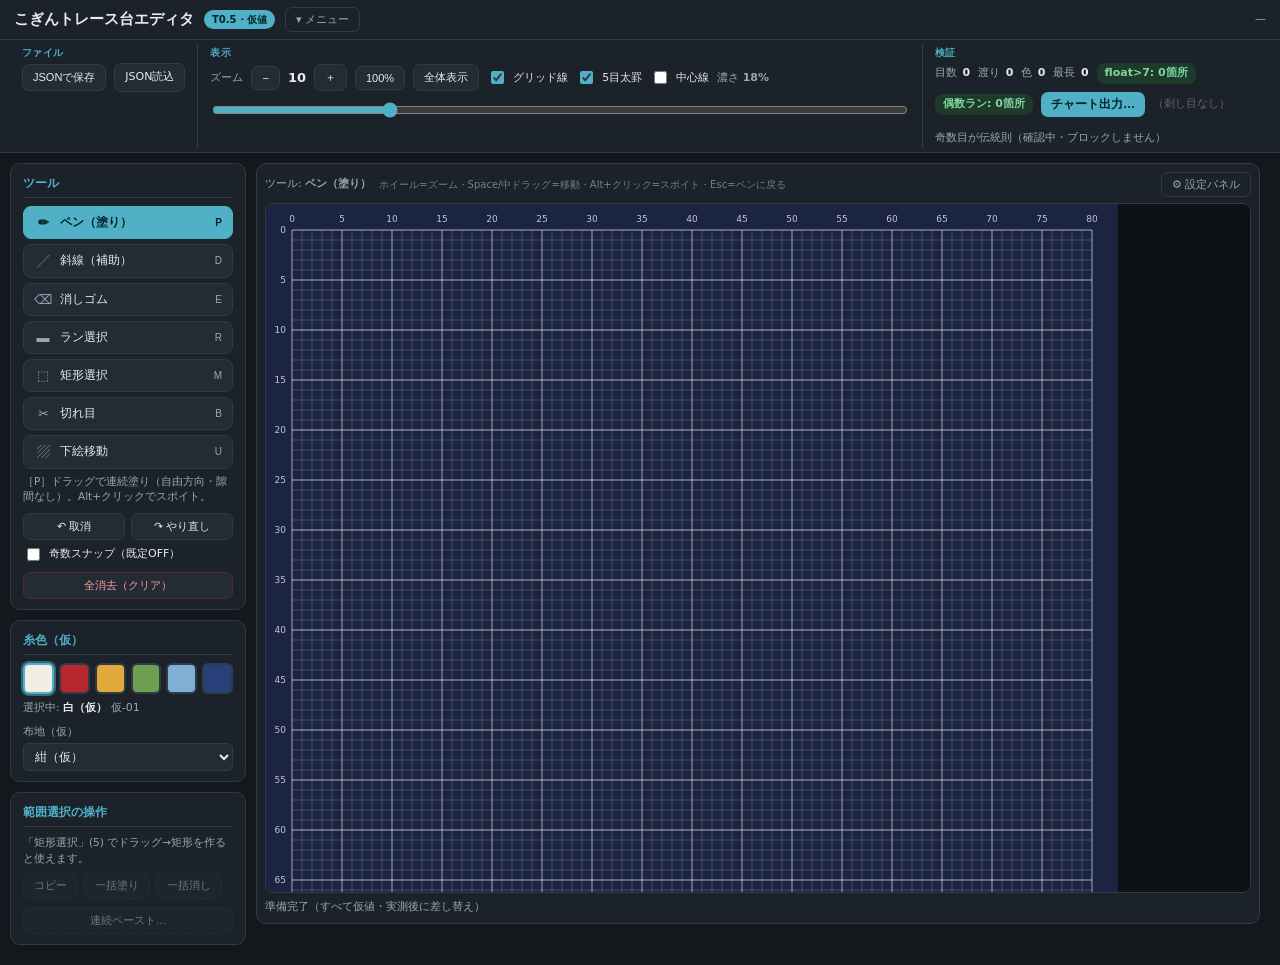
==== editor.html @ 3d099f7d "feat(editor): デザインツール型の操作コア（#12） - ズーム: ホイール=カーソル中心（canvas-wrap スクロール補正）＋100%/全体表示。   下絵拡縮ホイールは「下絵移動" ====
<!DOCTYPE html>
<html lang="ja">
<head>
<meta charset="UTF-8">
<meta name="viewport" content="width=device-width, initial-scale=1.0">
<title>こぎんトレース台エディタ（T0.5・仮）</title>
<link rel="stylesheet" href="css/editor.css">
</head>
<body>

<header class="ed-header">
  <h1>こぎんトレース台エディタ</h1>
  <span class="ed-tag">T0.5・仮値</span>
  <button class="btn-ghost" id="btn-ribbon-toggle" title="上部メニューを格納/展開">▾ メニュー</button>
  <span class="spacer"></span>
  <span class="ed-note" id="autosave-status">—</span>
</header>

<!-- ===== 上部リボン（低頻度・格納可能） ===== -->
<div class="ribbon" id="ribbon">
  <div class="rb-group">
    <div class="rb-title">ファイル</div>
    <div class="rb-body">
      <button class="btn-small" id="btn-save">JSONで保存</button>
      <label class="file-btn btn-small">JSON読込<input type="file" id="load-file" accept="application/json,.json"></label>
    </div>
  </div>

  <div class="rb-group">
    <div class="rb-title">表示</div>
    <div class="rb-body">
      <span class="rb-lbl">ズーム</span>
      <button class="btn-small" id="btn-zoom-out">−</button>
      <b id="zoom-val">10</b>
      <button class="btn-small" id="btn-zoom-in">＋</button>
      <button class="btn-small" id="btn-zoom-100" title="既定倍率に戻す">100%</button>
      <button class="btn-small" id="btn-zoom-fit" title="グリッド全体を表示に合わせる">全体表示</button>
      <label class="check"><input type="checkbox" id="chk-grid" checked> グリッド線</label>
      <label class="check"><input type="checkbox" id="chk-5" checked> 5目太罫</label>
      <label class="check"><input type="checkbox" id="chk-center"> 中心線</label>
      <span class="rb-lbl">濃さ <b id="gridop-val">18%</b></span>
      <input type="range" id="grid-opacity" min="4" max="60" step="1" value="18" class="rb-range">
    </div>
  </div>

  <div class="rb-group grow">
    <div class="rb-title">検証</div>
    <div class="rb-body">
      <span class="stat-inline">目数 <b id="stat-cells">0</b></span>
      <span class="stat-inline">渡り <b id="stat-runs">0</b></span>
      <span class="stat-inline">色 <b id="stat-colors">0</b></span>
      <span class="stat-inline">最長 <b id="stat-maxrun">0</b></span>
      <span class="badge ok" id="float-badge">float&gt;7: 0箇所</span>
      <span class="badge ok" id="even-badge">偶数ラン: 0箇所</span>
      <button class="btn-primary btn-slim" id="btn-chart">チャート出力…</button>
      <span class="percolor" id="percolor"></span>
      <span class="hint" id="chart-hint"></span>
      <span class="hint" id="even-note">奇数目が伝統則（確認中・ブロックしません）</span>
    </div>
  </div>
</div>

<!-- ===== ワークスペース（左=高頻度 / 中央=キャンバス / 右=折りたたみ既定） ===== -->
<div class="ws right-collapsed" id="ws">

  <!-- 左：高頻度（ツール・パレット・取消・範囲操作） -->
  <aside class="ws-left">
    <section class="panel">
      <h2>ツール</h2>
      <div class="tool-list">
        <button class="tool-btn" id="tool-pen" data-tool="pen" title="ペン（塗り）［P / 1］ドラッグで連続塗り・Alt+クリックでスポイト"><span class="ico">✏</span>ペン（塗り）<span class="k">P</span></button>
        <button class="tool-btn" id="tool-diag" data-tool="diag" title="斜線（補助）［D / 2］"><span class="ico">╱</span>斜線（補助）<span class="k">D</span></button>
        <button class="tool-btn" id="tool-eraser" data-tool="eraser" title="消しゴム［E / 3］ドラッグで自由方向に消去"><span class="ico">⌫</span>消しゴム<span class="k">E</span></button>
        <button class="tool-btn" id="tool-select" data-tool="select" title="ラン選択［R / 4］"><span class="ico">▬</span>ラン選択<span class="k">R</span></button>
        <button class="tool-btn" id="tool-rect" data-tool="rect" title="矩形選択［M / 5］"><span class="ico">⬚</span>矩形選択<span class="k">M</span></button>
        <button class="tool-btn" id="tool-break" data-tool="break" title="切れ目［B / 7］"><span class="ico">✂</span>切れ目<span class="k">B</span></button>
        <button class="tool-btn" id="tool-underlay" data-tool="underlay" title="下絵移動［U / 6］ホイールで下絵拡縮"><span class="ico">▨</span>下絵移動<span class="k">U</span></button>
      </div>
      <p class="hint" id="tool-tip">ドラッグで水平ラン。放すと確定。</p>
      <div class="undo-row">
        <button class="btn-small" id="btn-undo">↶ 取消</button>
        <button class="btn-small" id="btn-redo">↷ やり直し</button>
      </div>
      <label class="check"><input type="checkbox" id="chk-oddsnap"> 奇数スナップ（既定OFF）</label>
      <button class="btn-small danger-outline block-btn" id="btn-clear-all">全消去（クリア）</button>
    </section>

    <section class="panel">
      <h2>糸色（仮）</h2>
      <div class="palette" id="palette"></div>
      <div class="active-color" id="active-color">—</div>
      <label class="block lbl">布地（仮）</label>
      <select id="fabric-select"></select>
    </section>

    <section class="panel">
      <h2>範囲選択の操作</h2>
      <p class="hint">「矩形選択」(5) でドラッグ→矩形を作ると使えます。</p>
      <div class="row">
        <button class="btn-small" id="btn-copy">コピー</button>
        <button class="btn-small" id="btn-rect-fill">一括塗り</button>
        <button class="btn-small" id="btn-rect-erase">一括消し</button>
      </div>
      <button class="btn-small block-btn" id="btn-repeat">連続ペースト…</button>
      <div class="repeat-form hidden" id="repeat-form">
        <ol class="steps" id="repeat-steps">
          <li data-step="1">コピー</li>
          <li data-step="2">回数・間隔</li>
          <li data-step="3">配置クリック</li>
        </ol>
        <div class="row">
          <label>横回数</label><input type="number" id="rep-nx" min="1" max="50" value="3">
          <label>縦回数</label><input type="number" id="rep-ny" min="1" max="50" value="3">
        </div>
        <div class="row">
          <label>横間隔</label><input type="number" id="rep-gapx" min="0" max="20" value="1">
          <label>縦間隔</label><input type="number" id="rep-gapy" min="0" max="20" value="1">
        </div>
        <div class="row">
          <button class="btn-primary" id="rep-place">配置モードへ</button>
          <button class="btn-small" id="rep-cancel">閉じる</button>
        </div>
        <p class="hint">キャンバス上をクリックで一括配置（undo1回で戻る）。</p>
      </div>
    </section>
  </aside>

  <!-- 中央：キャンバス（可変幅で最大化） -->
  <main class="ws-canvas">
    <div class="canvas-toolbar">
      <span>ツール: <b id="cur-tool-name">ペン</b></span>
      <span class="op-hint">ホイール=ズーム・Space/中ドラッグ=移動・Alt+クリック=スポイト・Esc=ペンに戻る</span>
      <span class="spacer"></span>
      <button class="btn-ghost" id="btn-toggle-right" title="右パネルの表示/格納">⚙ 設定パネル</button>
    </div>
    <div class="canvas-wrap" id="canvas-wrap">
      <svg id="trace-svg" width="100" height="100" viewBox="0 0 100 100"></svg>
    </div>
    <div class="canvas-status" id="canvas-status">起動中…</div>
  </main>

  <!-- 右：低頻度（グリッド設定・下絵）＝折りたたみ既定 -->
  <aside class="ws-right collapsed" id="ws-right">
    <section class="panel">
      <h2>グリッド設定</h2>
      <label class="block lbl">プリセット</label>
      <select id="preset-select"></select>
      <div class="row">
        <label>横W</label><input type="number" id="grid-w" min="3" max="200" value="80">
        <label>縦H</label><input type="number" id="grid-h" min="3" max="200" value="100">
      </div>
      <p class="hint">3〜200・偶数OK（奇数丸めなし）。縮小で刺し目が落ちる時は確認します。</p>
      <label class="block lbl">セル縦横比 cellAspect（仮・要実測） <b id="aspect-val">1.00</b></label>
      <input type="number" id="cell-aspect" min="0.5" max="2.0" step="0.01" value="1.0">
    </section>

    <section class="panel">
      <h2>下絵（トレース元）</h2>
      <div class="dropzone" id="underlay-dz">
        画像をドラッグ&ドロップ /
        <label class="file-btn btn-small">ファイル選択<input type="file" id="underlay-file" accept="image/*"></label>
        <button class="btn-small" id="btn-underlay-sample">サンプル</button>
      </div>
      <div class="fit-box">
        <label class="block lbl">マス目に合わせる（一発フィット）</label>
        <div class="row">
          <input type="number" id="underlay-fit-n" min="1" max="200" value="80">
          <label>目</label>
          <button class="btn-small" id="btn-underlay-fit-w">横に合わせる</button>
          <button class="btn-small" id="btn-underlay-fit-h">縦に合わせる</button>
        </div>
        <label class="check"><input type="checkbox" id="chk-fit-aspect" checked> 縦横比を維持（単一スケール）</label>
      </div>
      <label class="block lbl">透過 <b id="uop-val">50%</b></label>
      <input type="range" id="underlay-opacity" min="0" max="100" step="1" value="50">
      <label class="check"><input type="checkbox" id="chk-grayscale"> グレースケール</label>
      <div class="row">
        <label>回転</label>
        <button class="btn-small" id="btn-rot-l">−90°</button>
        <button class="btn-small" id="btn-rot-r">＋90°</button>
      </div>
      <label class="block lbl">微調整 <b id="urot-val">0°</b></label>
      <input type="range" id="underlay-rot" min="-45" max="45" step="1" value="0">
      <div class="row">
        <button class="btn-small" id="btn-underlay-center">中心合わせ</button>
        <button class="btn-small" id="btn-underlay-clear">下絵クリア</button>
      </div>
      <p class="hint">「下絵移動」(6) でドラッグ移動・ホイールで拡縮。cells には影響しません。</p>
    </section>
  </aside>
</div>

<div id="trace-chart-overlay"></div>

<script src="js/image-loader.js"></script>
<script src="js/sample.js"></script>
<script src="js/trace-config.js"></script>
<script src="js/trace-state.js"></script>
<script src="js/trace-validate.js"></script>
<script src="js/trace-render.js"></script>
<script src="js/trace-chart.js"></script>
<script src="js/trace-app.js"></script>
</body>
</html>
---- css/editor.css ----
/* editor.css — こぎんトレース台エディタ T0.5 専用スタイル（style.css は触らない・独立）。
   デスクトップ優先。上部リボン(低頻度)＋左サイド(高頻度)＋右サイド(折りたたみ既定)＋中央キャンバス最大化。 */

:root {
  --bg: #14181d;
  --panel: #1c222a;
  --panel-2: #232b35;
  --line: #313b47;
  --text: #e6ebf0;
  --text-dim: #9aa7b4;
  --accent: #4fb0c6;
  --warn: #E3C24A;
  --danger: #E23B3B;
}

* { box-sizing: border-box; }
html, body {
  margin: 0; padding: 0; height: 100%;
  background: var(--bg); color: var(--text);
  font-family: "Hiragino Kaku Gothic ProN", "Yu Gothic", Meiryo, system-ui, sans-serif;
  font-size: 13px; line-height: 1.5;
}

/* ---- ヘッダ ---- */
.ed-header {
  display: flex; align-items: center; gap: 10px;
  padding: 7px 14px; border-bottom: 1px solid var(--line); background: var(--panel);
}
.ed-header h1 { font-size: 15px; margin: 0; font-weight: 700; }
.ed-tag { font-size: 10px; background: var(--accent); color: #06232b; padding: 2px 8px; border-radius: 10px; font-weight: 700; }
.ed-header .spacer { flex: 1; }
.ed-note { font-size: 11px; color: var(--text-dim); }

/* ---- 上部リボン（低頻度・格納可能） ---- */
.ribbon {
  display: flex; align-items: stretch; gap: 0; flex-wrap: wrap;
  background: var(--panel); border-bottom: 1px solid var(--line);
  padding: 4px 10px;
}
.ribbon.collapsed { display: none; }
.rb-group { display: flex; flex-direction: column; padding: 2px 12px; border-right: 1px solid var(--line); }
.rb-group.grow { flex: 1; border-right: none; }
.rb-group:last-child { border-right: none; }
.rb-title { font-size: 9.5px; color: var(--accent); font-weight: 700; text-transform: uppercase; letter-spacing: .04em; margin-bottom: 3px; }
.rb-body { display: flex; align-items: center; gap: 8px; flex-wrap: wrap; }
.rb-lbl { font-size: 11px; color: var(--text-dim); }
.rb-range { width: 90px; accent-color: var(--accent); }
.stat-inline { font-size: 11px; color: var(--text-dim); }
.stat-inline b { color: var(--text); font-variant-numeric: tabular-nums; margin-left: 2px; }

/* ---- ワークスペース（3列・右は折りたたみ） ---- */
.ws {
  display: grid;
  grid-template-columns: 236px 1fr 316px;
  gap: 10px; padding: 10px;
  align-items: start;
}
.ws.right-collapsed { grid-template-columns: 236px 1fr 0; }
.ws-right.collapsed { display: none; }

/* ---- パネル共通 ---- */
.panel { background: var(--panel); border: 1px solid var(--line); border-radius: 10px; padding: 10px 12px; margin-bottom: 10px; }
.panel h2 { font-size: 12px; margin: 0 0 8px; color: var(--accent); border-bottom: 1px solid var(--line); padding-bottom: 5px; }
.hint { font-size: 10.5px; color: var(--text-dim); margin: 5px 0 0; }
.row { display: flex; align-items: center; gap: 6px; margin: 6px 0; flex-wrap: wrap; }
.row > label { font-size: 11px; color: var(--text-dim); }
label.block { display: block; margin: 8px 0 2px; }
.lbl { display: flex; justify-content: space-between; font-size: 11px; color: var(--text-dim); margin-bottom: 3px; }
.lbl b { color: var(--text); font-variant-numeric: tabular-nums; }

input[type=number] { width: 68px; background: var(--panel-2); color: var(--text); border: 1px solid var(--line); border-radius: 6px; padding: 4px 6px; font-size: 12px; }
input[type=range] { width: 100%; accent-color: var(--accent); }
select { width: 100%; background: var(--panel-2); color: var(--text); border: 1px solid var(--line); border-radius: 6px; padding: 5px 7px; font-size: 12px; }
.check { display: flex; align-items: center; gap: 6px; font-size: 11px; margin: 5px 0; cursor: pointer; }
.check input { accent-color: var(--accent); }

/* ---- ボタン ---- */
.btn-primary { background: var(--accent); color: #06232b; border: none; border-radius: 7px; padding: 7px 12px; font-size: 12px; font-weight: 700; cursor: pointer; }
.btn-primary:hover { filter: brightness(1.08); }
.btn-primary:disabled { opacity: .4; cursor: not-allowed; }
.btn-primary.btn-slim { padding: 4px 10px; }
.btn-small { background: var(--panel-2); color: var(--text); border: 1px solid var(--line); border-radius: 7px; padding: 5px 10px; font-size: 11px; cursor: pointer; }
.btn-small:hover { border-color: var(--accent); }
.btn-ghost { background: transparent; color: var(--text-dim); border: 1px solid var(--line); border-radius: 7px; padding: 4px 10px; font-size: 11px; cursor: pointer; }
.btn-ghost:hover { border-color: var(--accent); color: var(--text); }
.block-btn { display: block; width: 100%; margin-top: 8px; }
.danger-outline { border-color: #5a2a2a; color: #ff9a9a; }
.danger-outline:hover { border-color: var(--danger); }

/* 導線ガード: rectSel/clip 無しの操作ボタンは「押せない見た目」＋ホバーヒント。
   click は発火させ、次の一手を canvas-status に提示する（alertにしない）。 */
.btn-small.is-disabled { opacity: .42; cursor: help; border-style: dashed; }
.btn-small.is-disabled:hover { border-color: var(--warn); }

/* ---- 左：ツール ---- */
.tool-list { display: flex; flex-direction: column; gap: 5px; }
.tool-btn { display: flex; align-items: center; gap: 8px; background: var(--panel-2); color: var(--text); border: 1px solid var(--line); border-radius: 8px; padding: 7px 10px; font-size: 12px; cursor: pointer; text-align: left; }
.tool-btn .ico { width: 18px; text-align: center; font-size: 13px; color: var(--text-dim); }
.tool-btn .k { margin-left: auto; font-size: 10px; color: var(--text-dim); }
.tool-btn:hover { border-color: var(--accent); }
.tool-btn.active { background: var(--accent); color: #06232b; border-color: var(--accent); font-weight: 700; }
.tool-btn.active .ico, .tool-btn.active .k { color: #06232b; }

.palette { display: grid; grid-template-columns: repeat(6, 1fr); gap: 5px; margin-top: 6px; }
.sw { aspect-ratio: 1; border-radius: 6px; border: 2px solid var(--line); cursor: pointer; }
.sw.active { border-color: var(--accent); box-shadow: 0 0 0 2px rgba(79,176,198,.5); }
.active-color { font-size: 11px; color: var(--text-dim); margin-top: 6px; }
.active-color b { color: var(--text); }

.undo-row { display: flex; gap: 6px; margin-top: 8px; }
.undo-row button { flex: 1; }

/* ---- 中央：キャンバス（可変幅で最大化） ---- */
.ws-canvas { background: var(--panel); border: 1px solid var(--line); border-radius: 10px; padding: 8px; min-width: 0; }
.canvas-toolbar { display: flex; align-items: center; gap: 8px; font-size: 11px; color: var(--text-dim); margin-bottom: 6px; }
.canvas-toolbar .spacer { flex: 1; }
.canvas-toolbar .op-hint { font-size: 10px; color: var(--text-dim); opacity: .7; }
@media (max-width: 1100px) { .canvas-toolbar .op-hint { display: none; } }
.canvas-wrap { overflow: auto; max-height: calc(100vh - 210px); border: 1px solid var(--line); border-radius: 8px; background: #0e1116; }
#trace-svg { display: block; touch-action: none; cursor: crosshair; }
/* ---- ツール別カーソル（#12・デザインツール型の操作連動） ---- */
#trace-svg.mode-pen { cursor: crosshair; }
#trace-svg.mode-eraser { cursor: cell; }
#trace-svg.mode-select { cursor: pointer; }
#trace-svg.mode-rect { cursor: crosshair; }
#trace-svg.mode-underlay { cursor: move; }
#trace-svg.mode-break { cursor: col-resize; }
#trace-svg.mode-pan { cursor: grab; }
#trace-svg.mode-panning { cursor: grabbing; }
#trace-svg.mode-eyedropper { cursor: copy; }
.canvas-status { font-size: 11px; color: var(--text-dim); margin-top: 6px; min-height: 16px; }

/* ---- 検証 badge / percolor ---- */
.badge { display: inline-block; font-size: 11px; padding: 2px 8px; border-radius: 8px; font-weight: 700; }
.badge.ok { background: #1e3a2a; color: #7fd6a0; }
.badge.bad { background: #3a1e1e; color: #ff9a9a; }
.badge.warn { background: #3a331e; color: #e7cf7a; }
.percolor { font-size: 11px; color: var(--text-dim); }
.percolor .chip { display: inline-flex; align-items: center; gap: 4px; margin-right: 8px; }
.percolor .dot { width: 10px; height: 10px; border-radius: 2px; display: inline-block; border: 1px solid #0006; }

/* ---- 下絵ドロップ／フィット ---- */
.dropzone { border: 1.5px dashed var(--line); border-radius: 8px; padding: 10px; text-align: center; font-size: 11px; color: var(--text-dim); }
.dropzone.dragover { border-color: var(--accent); background: var(--panel-2); }
.file-btn { cursor: pointer; }
.file-btn input { display: none; }
.fit-box { border: 1px solid var(--line); border-radius: 8px; padding: 6px 8px; margin-top: 8px; background: var(--panel-2); }

/* ---- 連続ペースト フォーム（ステップ可視化） ---- */
.repeat-form { border: 1px solid var(--line); border-radius: 8px; padding: 8px; margin-top: 8px; background: var(--panel-2); }
.repeat-form.hidden { display: none; }
.steps { list-style: none; display: flex; gap: 4px; margin: 0 0 8px; padding: 0; }
.steps li { flex: 1; font-size: 9.5px; color: var(--text-dim); text-align: center; padding: 3px 2px; border-radius: 6px; border: 1px solid var(--line); background: var(--panel); }
.steps li.done { color: #7fd6a0; border-color: #2c5540; }
.steps li.active { color: #06232b; background: var(--accent); border-color: var(--accent); font-weight: 700; }

/* ---- チャートオーバーレイ ---- */
#trace-chart-overlay { display: none; position: fixed; inset: 0; background: rgba(10,12,16,.94); z-index: 50; overflow: auto; padding: 16px; }
.tco-bar { display: flex; gap: 8px; justify-content: center; margin-bottom: 12px; }
.tco-sheet { background: #fff; margin: 0 auto; max-width: 1000px; padding: 12px; border-radius: 6px; }
.tco-sheet svg { width: 100%; height: auto; display: block; }

.hidden { display: none; }

@media print {
  .ed-header, .ribbon, .ws { display: none !important; }
  #trace-chart-overlay { position: static; background: #fff; padding: 0; display: block !important; }
  .tco-bar { display: none !important; }
  .tco-sheet { box-shadow: none; max-width: 100%; padding: 0; }
  .tco-sheet svg { width: auto; height: auto; max-width: 100%; max-height: 265mm; }
  @page { size: A4 portrait; margin: 10mm; }
}
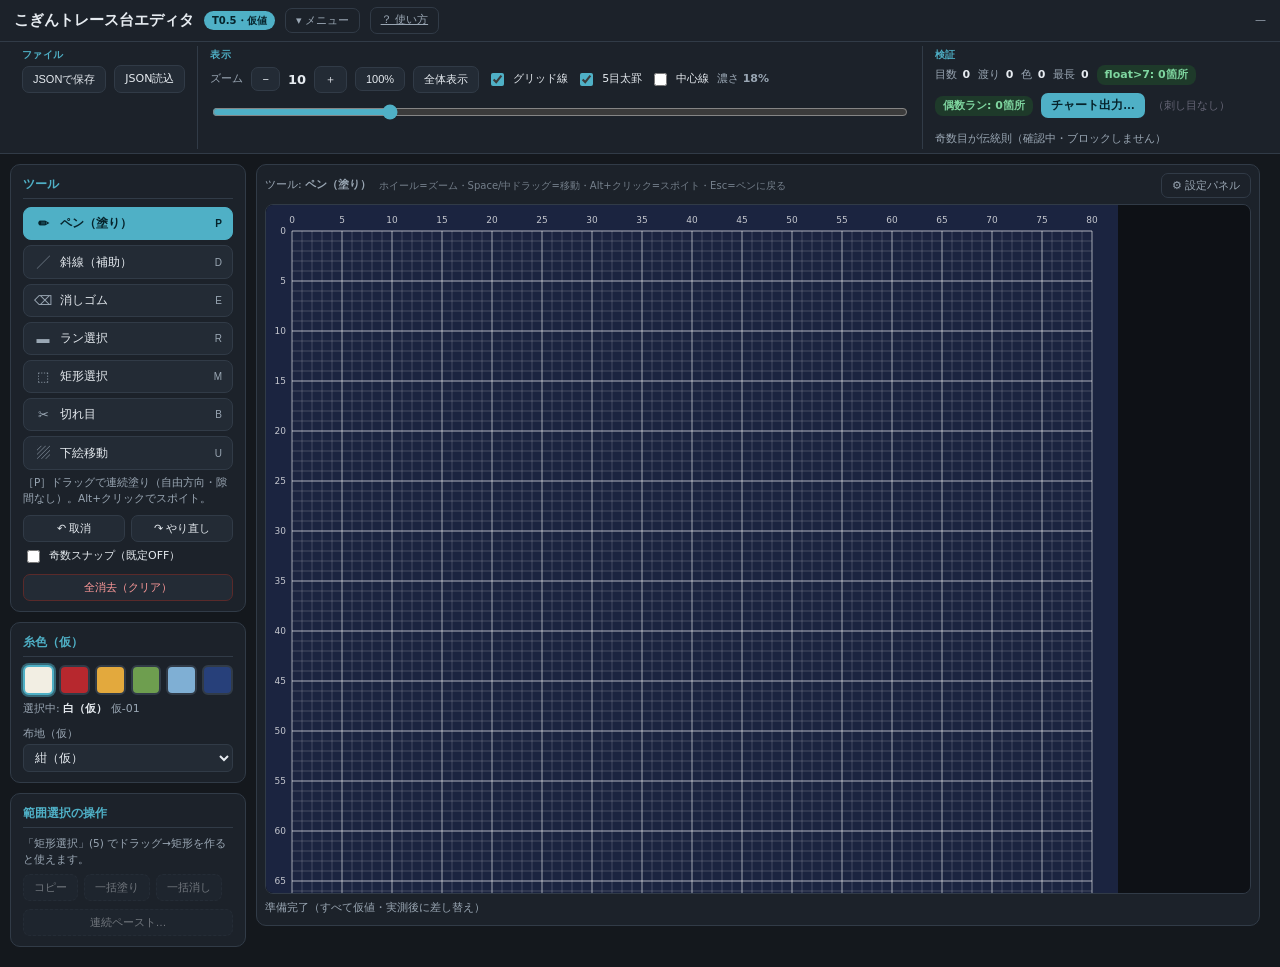
==== commit c5e2b53e: "feat(editor): 使い方ページ help.html＋ヘッダに「？使い方」ボタン（#12） - 非エンジニア/初見向けの独立ページ。専門用語は初出で言い換え   （「ラン」→ひと続きの糸の渡り" ====
--- a/editor.html
+++ b/editor.html
@@ -12,6 +12,7 @@
   <h1>こぎんトレース台エディタ</h1>
   <span class="ed-tag">T0.5・仮値</span>
   <button class="btn-ghost" id="btn-ribbon-toggle" title="上部メニューを格納/展開">▾ メニュー</button>
+  <a class="btn-ghost" id="btn-help" href="help.html" target="_blank" rel="noopener" title="使い方ページを新しいタブで開く">？ 使い方</a>
   <span class="spacer"></span>
   <span class="ed-note" id="autosave-status">—</span>
 </header>
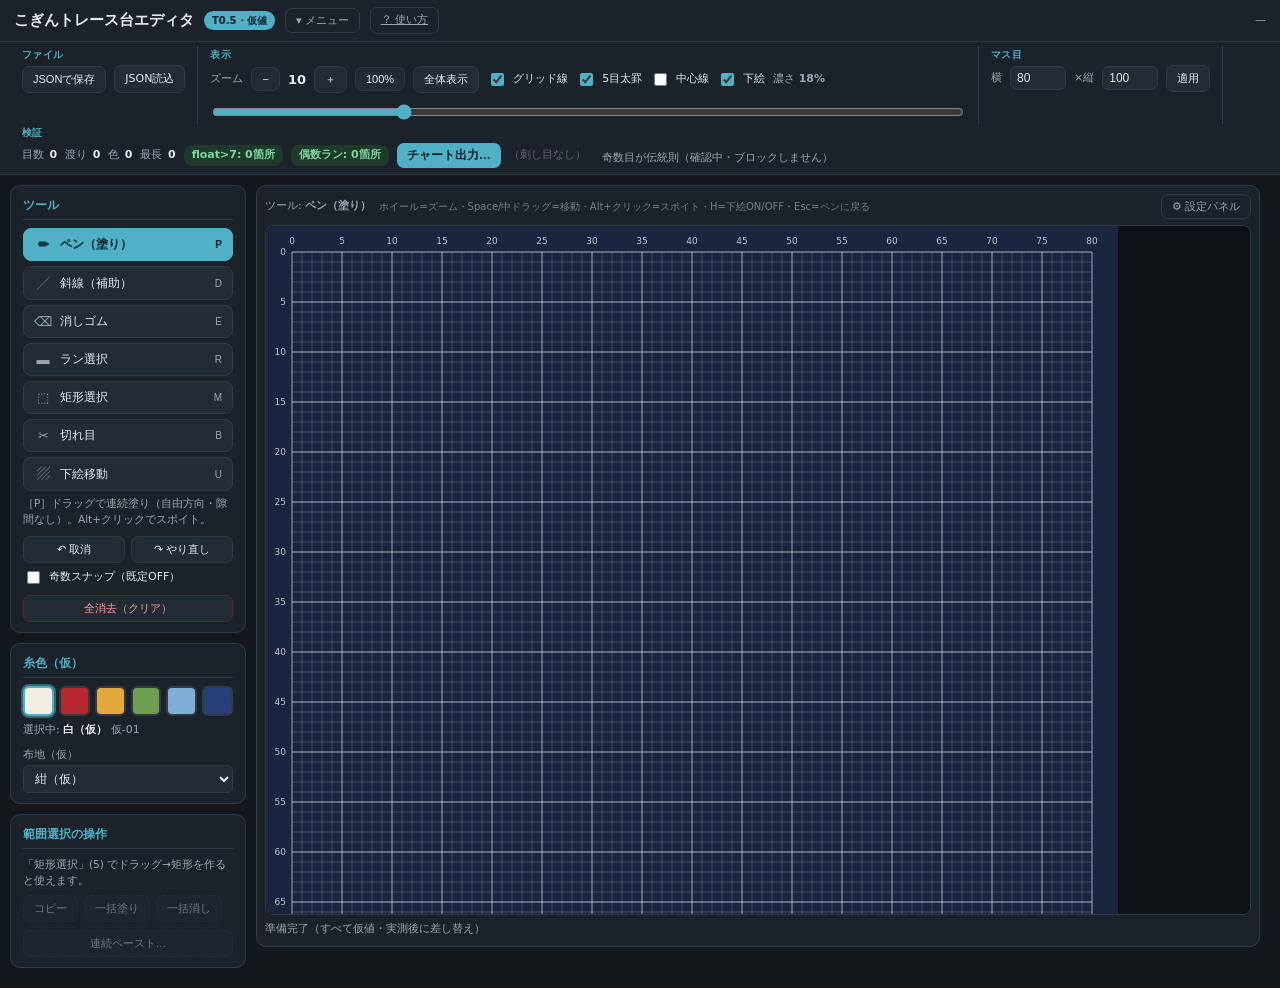
==== commit 04640877: "feat(editor): 下絵表示チェック/マス目リボン/キャンバスD&Dオーバーレイ（#14〜#16） - リボン表示群に「下絵」チェック(chk-underlay)＝H と連動（#14） - リ" ====
--- a/editor.html
+++ b/editor.html
@@ -39,8 +39,20 @@
       <label class="check"><input type="checkbox" id="chk-grid" checked> グリッド線</label>
       <label class="check"><input type="checkbox" id="chk-5" checked> 5目太罫</label>
       <label class="check"><input type="checkbox" id="chk-center"> 中心線</label>
+      <label class="check" title="下絵の表示ON/OFF（H キー・データは保持）"><input type="checkbox" id="chk-underlay" checked> 下絵</label>
       <span class="rb-lbl">濃さ <b id="gridop-val">18%</b></span>
       <input type="range" id="grid-opacity" min="4" max="60" step="1" value="18" class="rb-range">
+    </div>
+  </div>
+
+  <div class="rb-group">
+    <div class="rb-title">マス目</div>
+    <div class="rb-body">
+      <span class="rb-lbl">横</span>
+      <input type="number" id="grid-w-top" min="3" max="200" value="80" title="横のマス数">
+      <span class="rb-lbl">×縦</span>
+      <input type="number" id="grid-h-top" min="3" max="200" value="100" title="縦のマス数">
+      <button class="btn-small" id="btn-grid-apply" title="このマス数に変更（塗りは左上基準で残ります）">適用</button>
     </div>
   </div>
 
@@ -127,10 +139,12 @@
   </aside>
 
   <!-- 中央：キャンバス（可変幅で最大化） -->
-  <main class="ws-canvas">
+  <main class="ws-canvas" id="ws-canvas">
+    <!-- #15 キャンバス直接D&D中のオーバーレイ（画像を板に落として下絵を読み込む） -->
+    <div class="canvas-dnd-hint hidden" id="canvas-dnd-hint">ここにドロップで下絵を読み込み</div>
     <div class="canvas-toolbar">
       <span>ツール: <b id="cur-tool-name">ペン</b></span>
-      <span class="op-hint">ホイール=ズーム・Space/中ドラッグ=移動・Alt+クリック=スポイト・Esc=ペンに戻る</span>
+      <span class="op-hint">ホイール=ズーム・Space/中ドラッグ=移動・Alt+クリック=スポイト・H=下絵ON/OFF・Esc=ペンに戻る</span>
       <span class="spacer"></span>
       <button class="btn-ghost" id="btn-toggle-right" title="右パネルの表示/格納">⚙ 設定パネル</button>
     </div>
--- a/css/editor.css
+++ b/css/editor.css
@@ -45,6 +45,7 @@
 .rb-body { display: flex; align-items: center; gap: 8px; flex-wrap: wrap; }
 .rb-lbl { font-size: 11px; color: var(--text-dim); }
 .rb-range { width: 90px; accent-color: var(--accent); }
+.rb-body input[type=number] { width: 56px; }   /* #16 リボン内のマス目数入力（コンパクト） */
 .stat-inline { font-size: 11px; color: var(--text-dim); }
 .stat-inline b { color: var(--text); font-variant-numeric: tabular-nums; margin-left: 2px; }
 
@@ -111,7 +112,18 @@
 .undo-row button { flex: 1; }
 
 /* ---- 中央：キャンバス（可変幅で最大化） ---- */
-.ws-canvas { background: var(--panel); border: 1px solid var(--line); border-radius: 10px; padding: 8px; min-width: 0; }
+.ws-canvas { position: relative; background: var(--panel); border: 1px solid var(--line); border-radius: 10px; padding: 8px; min-width: 0; }
+
+/* ---- キャンバス直接D&Dのオーバーレイ（#15） ---- */
+.canvas-dnd-hint {
+  position: absolute; inset: 8px; z-index: 8;
+  display: flex; align-items: center; justify-content: center;
+  border: 2.5px dashed var(--accent); border-radius: 10px;
+  background: rgba(15,17,22,.82); color: var(--accent);
+  font-size: 16px; font-weight: 700; letter-spacing: .03em;
+  pointer-events: none;   /* ドラッグイベントは下の板が受ける */
+}
+.canvas-dnd-hint.hidden { display: none; }
 .canvas-toolbar { display: flex; align-items: center; gap: 8px; font-size: 11px; color: var(--text-dim); margin-bottom: 6px; }
 .canvas-toolbar .spacer { flex: 1; }
 .canvas-toolbar .op-hint { font-size: 10px; color: var(--text-dim); opacity: .7; }
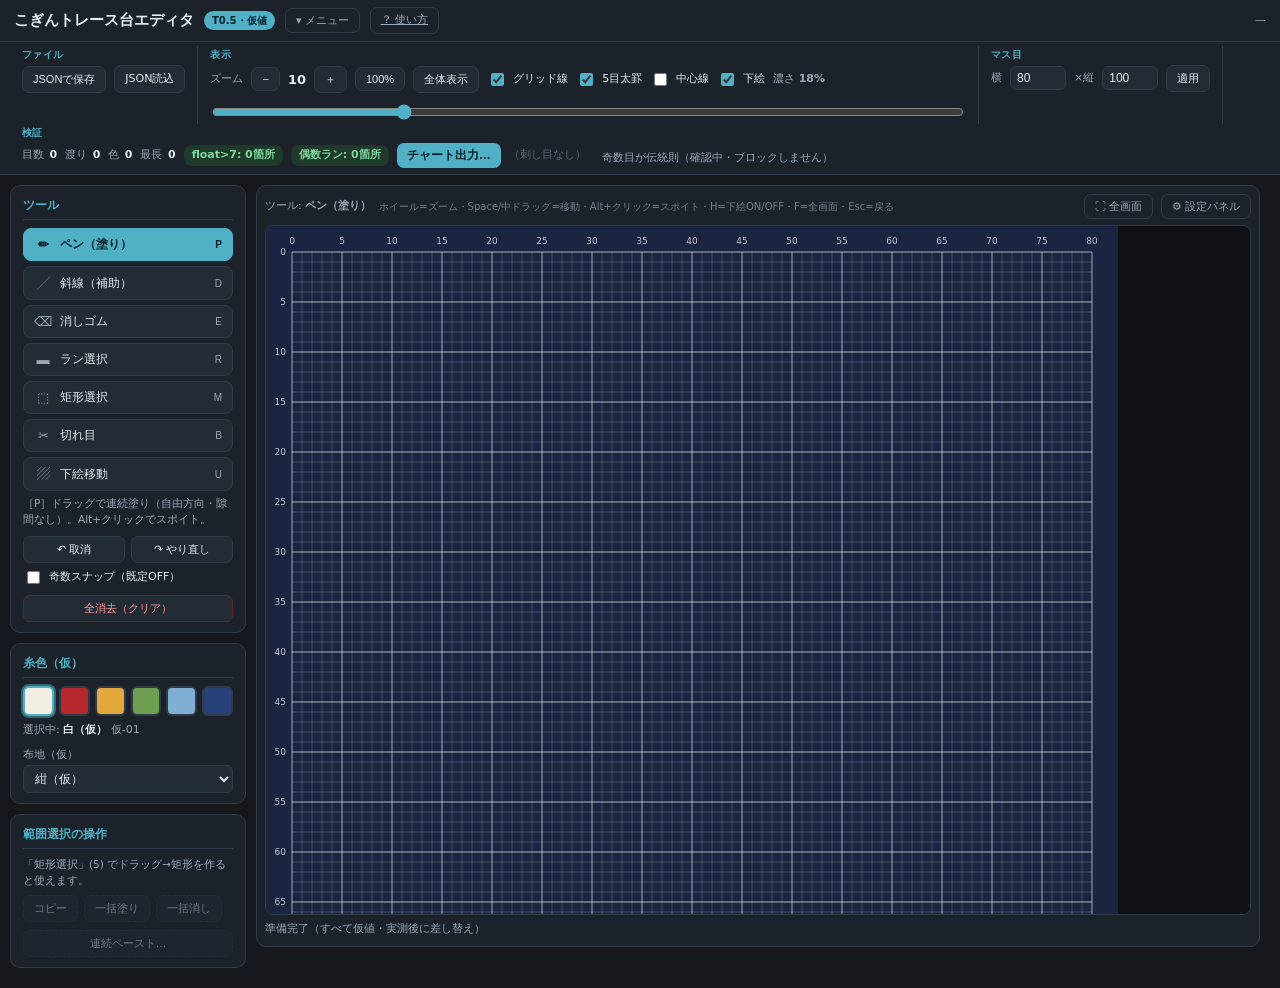
==== commit af425508: "feat(editor): 全画面ボタン＋下絵大きさスライダーUI・focus-mode CSS（#17/#18） - #17 canvas-toolbar に「⛶ 全画面」ボタン（btn-focus" ====
--- a/editor.html
+++ b/editor.html
@@ -144,8 +144,9 @@
     <div class="canvas-dnd-hint hidden" id="canvas-dnd-hint">ここにドロップで下絵を読み込み</div>
     <div class="canvas-toolbar">
       <span>ツール: <b id="cur-tool-name">ペン</b></span>
-      <span class="op-hint">ホイール=ズーム・Space/中ドラッグ=移動・Alt+クリック=スポイト・H=下絵ON/OFF・Esc=ペンに戻る</span>
+      <span class="op-hint">ホイール=ズーム・Space/中ドラッグ=移動・Alt+クリック=スポイト・H=下絵ON/OFF・F=全画面・Esc=戻る</span>
       <span class="spacer"></span>
+      <button class="btn-ghost" id="btn-focus-toggle" title="キャンバスだけの全画面表示（F キー・Esc で戻る）">⛶ 全画面</button>
       <button class="btn-ghost" id="btn-toggle-right" title="右パネルの表示/格納">⚙ 設定パネル</button>
     </div>
     <div class="canvas-wrap" id="canvas-wrap">
@@ -186,6 +187,9 @@
         </div>
         <label class="check"><input type="checkbox" id="chk-fit-aspect" checked> 縦横比を維持（単一スケール）</label>
       </div>
+      <label class="block lbl">大きさ（スライダーで連続調整・横目数相当） <b id="uscale-val">—</b></label>
+      <input type="range" id="underlay-scale" min="1" max="200" step="1" value="80" title="下絵の大きさを連続調整（横N目相当・縦横比維持・中心を保って拡縮）">
+      <p class="hint">「下絵移動」(U) 中は<b>矢印キー</b>で位置を微調整（Shiftで1マスずつ大きく移動）。</p>
       <label class="block lbl">透過 <b id="uop-val">50%</b></label>
       <input type="range" id="underlay-opacity" min="0" max="100" step="1" value="50">
       <label class="check"><input type="checkbox" id="chk-grayscale"> グレースケール</label>
--- a/css/editor.css
+++ b/css/editor.css
@@ -58,6 +58,17 @@
 }
 .ws.right-collapsed { grid-template-columns: 236px 1fr 0; }
 .ws-right.collapsed { display: none; }
+
+/* ---- 全画面（フォーカス）モード（#17）: リボン・左右パネルを隠しキャンバス最大化 ---- */
+/* CSSのみ・DOM構造とキャンバス寸法計算は不変。ショートカット/ズーム/パン/undoは document/svg 直バインドで維持。 */
+body.focus-mode .ed-header,
+body.focus-mode .ribbon,
+body.focus-mode .ws-left,
+body.focus-mode .ws-right { display: none !important; }
+body.focus-mode .ws { grid-template-columns: 1fr; padding: 6px; gap: 0; }
+body.focus-mode .ws-canvas { border-radius: 0; }
+body.focus-mode .canvas-wrap { max-height: calc(100vh - 84px); }
+.btn-ghost.active-focus { border-color: var(--accent); color: var(--text); }
 
 /* ---- パネル共通 ---- */
 .panel { background: var(--panel); border: 1px solid var(--line); border-radius: 10px; padding: 10px 12px; margin-bottom: 10px; }
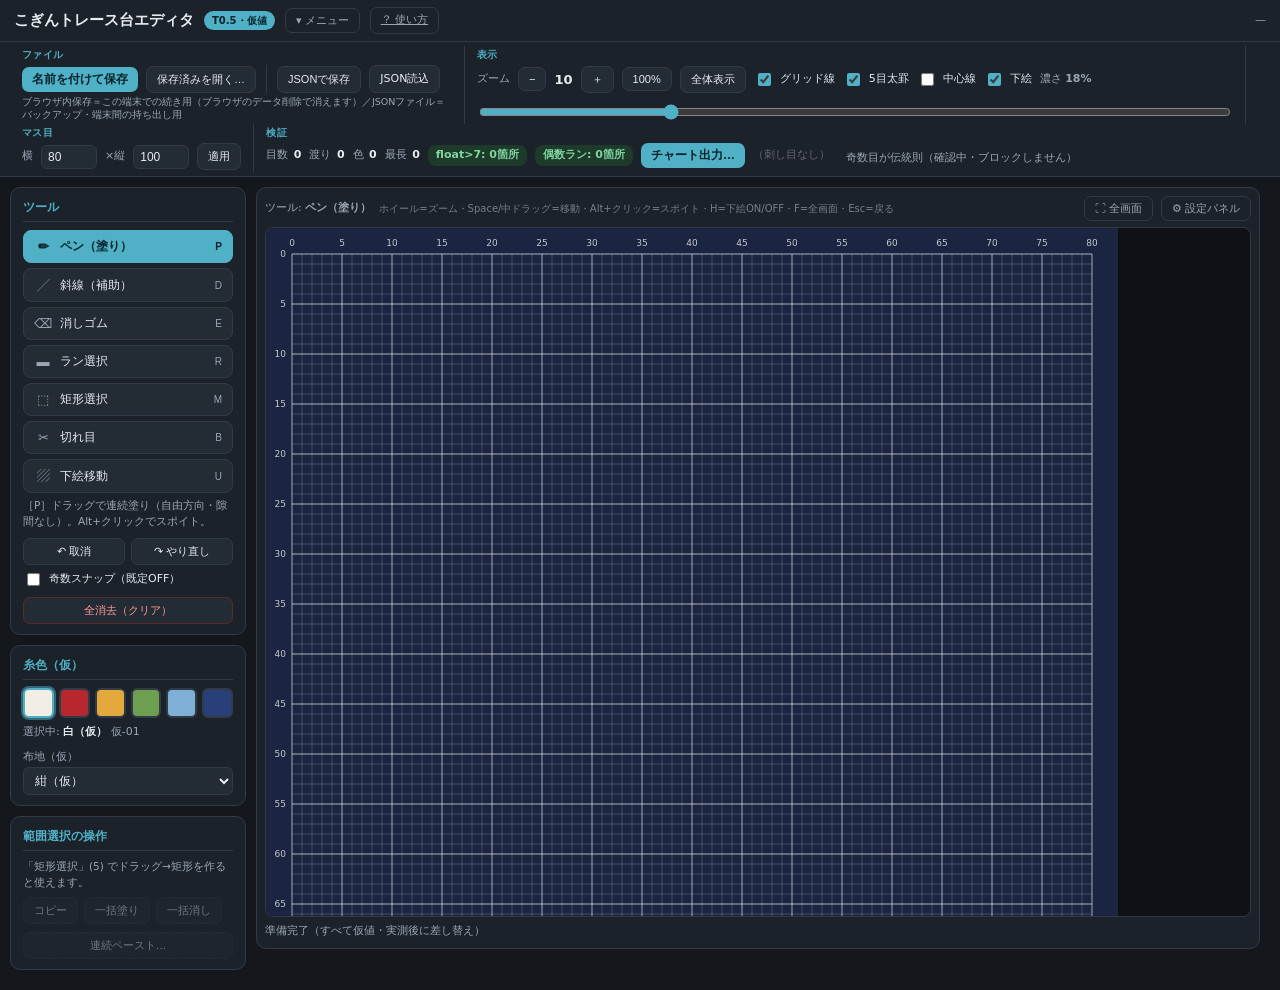
==== commit f1b0a17e: "feat(editor): 保存メニューUI＋ファイルの役割注記（#19・R5） - リボン「ファイル」に「名前を付けて保存」「保存済みを開く…」を追加し、既存の   JSONで保存/JSON読込は残" ====
--- a/editor.html
+++ b/editor.html
@@ -22,9 +22,13 @@
   <div class="rb-group">
     <div class="rb-title">ファイル</div>
     <div class="rb-body">
-      <button class="btn-small" id="btn-save">JSONで保存</button>
-      <label class="file-btn btn-small">JSON読込<input type="file" id="load-file" accept="application/json,.json"></label>
-    </div>
+      <button class="btn-primary btn-slim" id="btn-save-named" title="このブラウザの中に名前を付けて保存（すぐ続きから開けます）">名前を付けて保存</button>
+      <button class="btn-small" id="btn-open-library" title="このブラウザに保存したデザインの一覧から開く">保存済みを開く…</button>
+      <span class="rb-div"></span>
+      <button class="btn-small" id="btn-save" title="JSONファイルとしてダウンロード（バックアップ・他の端末へ持ち出し用）">JSONで保存</button>
+      <label class="file-btn btn-small" title="JSONファイルを読み込む">JSON読込<input type="file" id="load-file" accept="application/json,.json"></label>
+    </div>
+    <p class="rb-note" id="file-role-note">ブラウザ内保存＝この端末での続き用（ブラウザのデータ削除で消えます）／JSONファイル＝バックアップ・端末間の持ち出し用</p>
   </div>
 
   <div class="rb-group">
@@ -211,10 +215,35 @@
 
 <div id="trace-chart-overlay"></div>
 
+<!-- ===== #19 ブラウザ内保存メニュー（保存済みデザイン一覧） ===== -->
+<div class="modal-back hidden" id="library-modal">
+  <div class="modal-card">
+    <div class="modal-head">
+      <h2>保存済みデザイン（このブラウザの中）</h2>
+      <span class="spacer"></span>
+      <button class="btn-ghost" id="btn-library-close" title="閉じる（Esc）">✕ 閉じる</button>
+    </div>
+    <div class="modal-body">
+      <div class="row">
+        <button class="btn-primary btn-slim" id="btn-library-save-new" title="いまの作業に名前を付けて、このブラウザの中に新しく保存します">＋ いまの作業を新規保存…</button>
+        <span class="spacer"></span>
+        <span class="hint" id="library-count">—</span>
+      </div>
+      <p class="lib-msg hidden" id="library-msg"></p>
+      <p class="hint hidden" id="library-empty">まだブラウザ内保存はありません。「＋ いまの作業を新規保存…」で保存すると、ここから開けるようになります。</p>
+      <ul class="lib-list" id="library-list"></ul>
+    </div>
+    <div class="modal-foot">
+      <p class="warn-note" id="library-warn">⚠ ブラウザ内保存は<b>この端末のこのブラウザだけ</b>に残ります。ブラウザのデータ（履歴・サイトデータ）を消すと<b>いっしょに消えます</b>。大事な作品は「JSONで保存」でファイルにも残してください。</p>
+    </div>
+  </div>
+</div>
+
 <script src="js/image-loader.js"></script>
 <script src="js/sample.js"></script>
 <script src="js/trace-config.js"></script>
 <script src="js/trace-state.js"></script>
+<script src="js/trace-library.js"></script>
 <script src="js/trace-validate.js"></script>
 <script src="js/trace-render.js"></script>
 <script src="js/trace-chart.js"></script>
--- a/css/editor.css
+++ b/css/editor.css
@@ -48,6 +48,9 @@
 .rb-body input[type=number] { width: 56px; }   /* #16 リボン内のマス目数入力（コンパクト） */
 .stat-inline { font-size: 11px; color: var(--text-dim); }
 .stat-inline b { color: var(--text); font-variant-numeric: tabular-nums; margin-left: 2px; }
+/* #19 ファイル群の役割注記＋区切り（ブラウザ内保存とJSONファイルの使い分け） */
+.rb-note { font-size: 9.5px; color: var(--text-dim); margin: 3px 0 0; max-width: 430px; line-height: 1.35; }
+.rb-div { width: 1px; align-self: stretch; background: var(--line); margin: 0 2px; }
 
 /* ---- ワークスペース（3列・右は折りたたみ） ---- */
 .ws {
@@ -177,6 +180,31 @@
 .steps li.done { color: #7fd6a0; border-color: #2c5540; }
 .steps li.active { color: #06232b; background: var(--accent); border-color: var(--accent); font-weight: 700; }
 
+/* ---- #19 ブラウザ内保存メニュー（モーダル・保存済み一覧） ---- */
+.modal-back { position: fixed; inset: 0; background: rgba(10,12,16,.78); z-index: 60; display: flex; align-items: center; justify-content: center; padding: 20px; }
+.modal-back.hidden { display: none; }
+.modal-card { background: var(--panel); border: 1px solid var(--line); border-radius: 12px; width: 100%; max-width: 620px; max-height: 84vh; display: flex; flex-direction: column; box-shadow: 0 18px 50px rgba(0,0,0,.55); }
+.modal-head { display: flex; align-items: center; gap: 10px; padding: 10px 14px; border-bottom: 1px solid var(--line); }
+.modal-head h2 { font-size: 13px; margin: 0; color: var(--accent); }
+.modal-head .spacer { flex: 1; }
+.modal-body { padding: 10px 14px; overflow: auto; }
+.modal-foot { padding: 8px 14px 12px; border-top: 1px solid var(--line); }
+.warn-note { font-size: 10.5px; color: var(--warn); margin: 0; line-height: 1.5; }
+.warn-note b { color: var(--text); }
+.lib-msg { font-size: 11px; margin: 8px 0 0; padding: 7px 10px; border-radius: 8px; background: #3a1e1e; color: #ff9a9a; border: 1px solid #5a2a2a; line-height: 1.5; }
+.lib-msg.ok { background: #1e3a2a; color: #7fd6a0; border-color: #2c5540; }
+.lib-msg.hidden { display: none; }
+.lib-list { list-style: none; margin: 8px 0 0; padding: 0; }
+.lib-item { display: flex; align-items: center; gap: 10px; padding: 7px 8px; border: 1px solid var(--line); border-radius: 9px; background: var(--panel-2); margin-bottom: 6px; }
+.lib-thumb { width: 64px; height: 64px; flex: none; border: 1px solid var(--line); border-radius: 5px; background: #0d1015; object-fit: contain; cursor: pointer; }
+.lib-thumb.empty { display: flex; align-items: center; justify-content: center; font-size: 9px; color: var(--text-dim); }
+.lib-meta { flex: 1; min-width: 0; }
+.lib-name { font-size: 12px; font-weight: 700; color: var(--text); cursor: pointer; word-break: break-all; }
+.lib-name:hover { color: var(--accent); }
+.lib-sub { font-size: 10px; color: var(--text-dim); font-variant-numeric: tabular-nums; }
+.lib-acts { display: flex; flex-direction: column; gap: 4px; flex: none; }
+.lib-acts .btn-small { padding: 3px 9px; }
+
 /* ---- チャートオーバーレイ ---- */
 #trace-chart-overlay { display: none; position: fixed; inset: 0; background: rgba(10,12,16,.94); z-index: 50; overflow: auto; padding: 16px; }
 .tco-bar { display: flex; gap: 8px; justify-content: center; margin-bottom: 12px; }
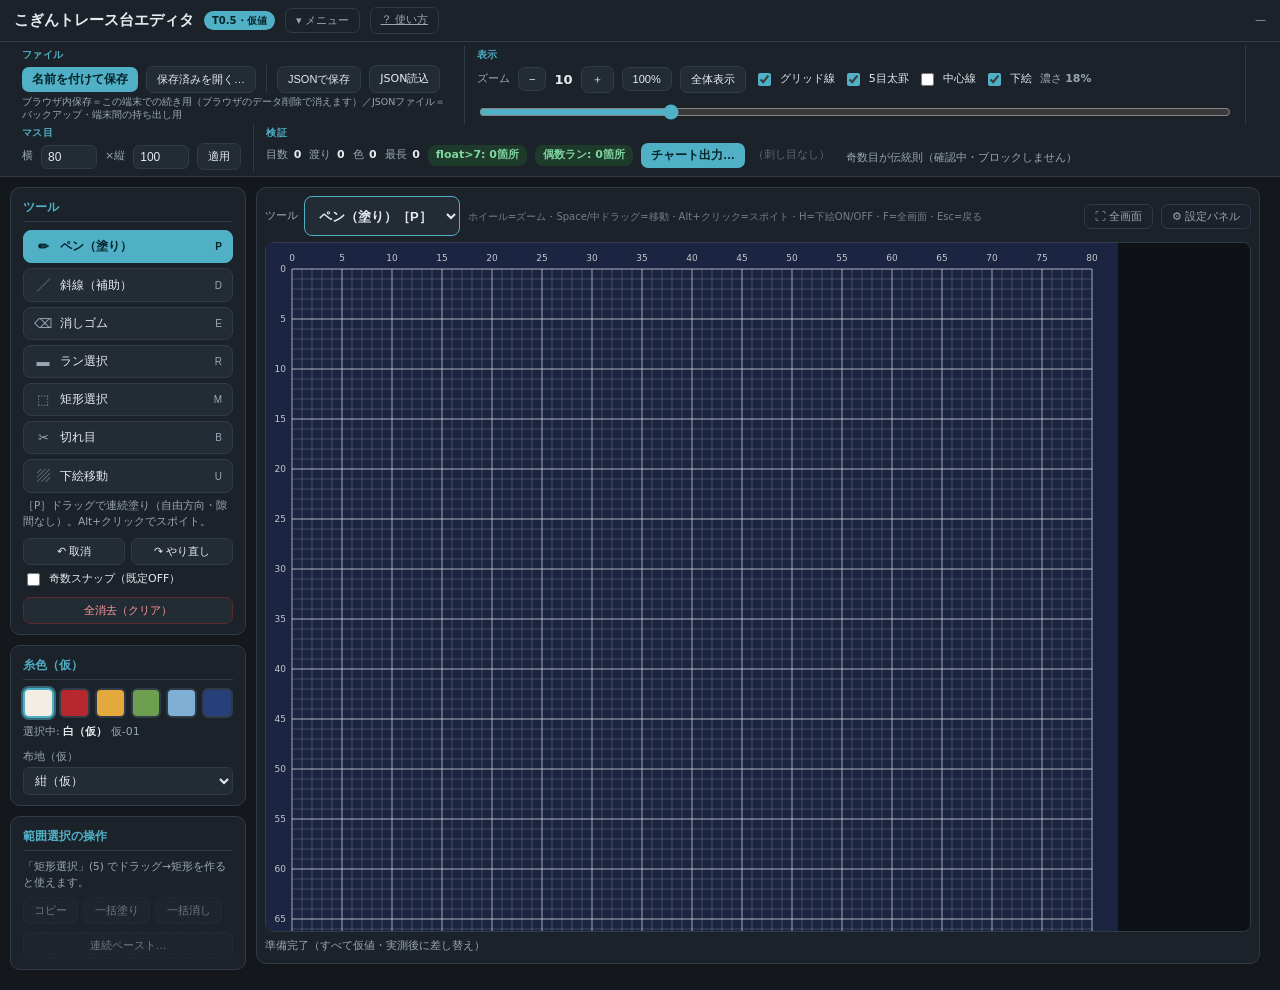
==== commit 660d2ef5: "feat(editor): 全画面中のツール切替をキャンバス上部バーのselectで実現（#20・R6） - .canvas-toolbar の「ツール: ペン」表示を select#tool-pic" ====
--- a/editor.html
+++ b/editor.html
@@ -147,7 +147,11 @@
     <!-- #15 キャンバス直接D&D中のオーバーレイ（画像を板に落として下絵を読み込む） -->
     <div class="canvas-dnd-hint hidden" id="canvas-dnd-hint">ここにドロップで下絵を読み込み</div>
     <div class="canvas-toolbar">
-      <span>ツール: <b id="cur-tool-name">ペン</b></span>
+      <!-- #20 ここは元から「現在のツール名」の表示に場所を取っていた枠。そのまま選択UIにする
+           ＝方眼を新たに覆わない。.canvas-toolbar は body.focus-mode でも残るので全画面でも同じ場所・同じ操作。 -->
+      <label class="tool-pick"><span class="tp-lbl">ツール</span>
+        <select id="tool-picker" title="ツールを選ぶ（キーボードは P/D/E/R/M/U/B）" aria-label="ツールを選ぶ"></select>
+      </label>
       <span class="op-hint">ホイール=ズーム・Space/中ドラッグ=移動・Alt+クリック=スポイト・H=下絵ON/OFF・F=全画面・Esc=戻る</span>
       <span class="spacer"></span>
       <button class="btn-ghost" id="btn-focus-toggle" title="キャンバスだけの全画面表示（F キー・Esc で戻る）">⛶ 全画面</button>
--- a/css/editor.css
+++ b/css/editor.css
@@ -72,6 +72,22 @@
 body.focus-mode .ws-canvas { border-radius: 0; }
 body.focus-mode .canvas-wrap { max-height: calc(100vh - 84px); }
 .btn-ghost.active-focus { border-color: var(--accent); color: var(--text); }
+
+/* ---- ツール選択（#20）: キャンバス上部バーの「ツール:」表示を選択UIに置き換え ---- */
+/* 元から現在ツール名の表示に取っていた場所＝方眼を新たに覆わない。
+   .canvas-toolbar は body.focus-mode でも残るので、全画面でも通常でも同じ場所・同じ操作。 */
+.tool-pick { display: flex; align-items: center; gap: 6px; }
+.tool-pick .tp-lbl { font-size: 11px; color: var(--text-dim); }
+/* 指で押せる大きさ（高さ40px以上・幅は最長のツール名が入る幅）。selectの共通ルール(width:100%)を上書き。 */
+#tool-picker {
+  width: auto; min-width: 132px; min-height: 40px;
+  padding: 6px 10px; font-size: 13px; font-weight: 700;
+  color: var(--text); background: var(--panel-2);
+  border: 1px solid var(--accent); border-radius: 8px;
+  cursor: pointer; touch-action: manipulation;
+}
+#tool-picker:hover { filter: brightness(1.1); }
+#tool-picker:focus { outline: 2px solid var(--accent); outline-offset: 1px; }
 
 /* ---- パネル共通 ---- */
 .panel { background: var(--panel); border: 1px solid var(--line); border-radius: 10px; padding: 10px 12px; margin-bottom: 10px; }
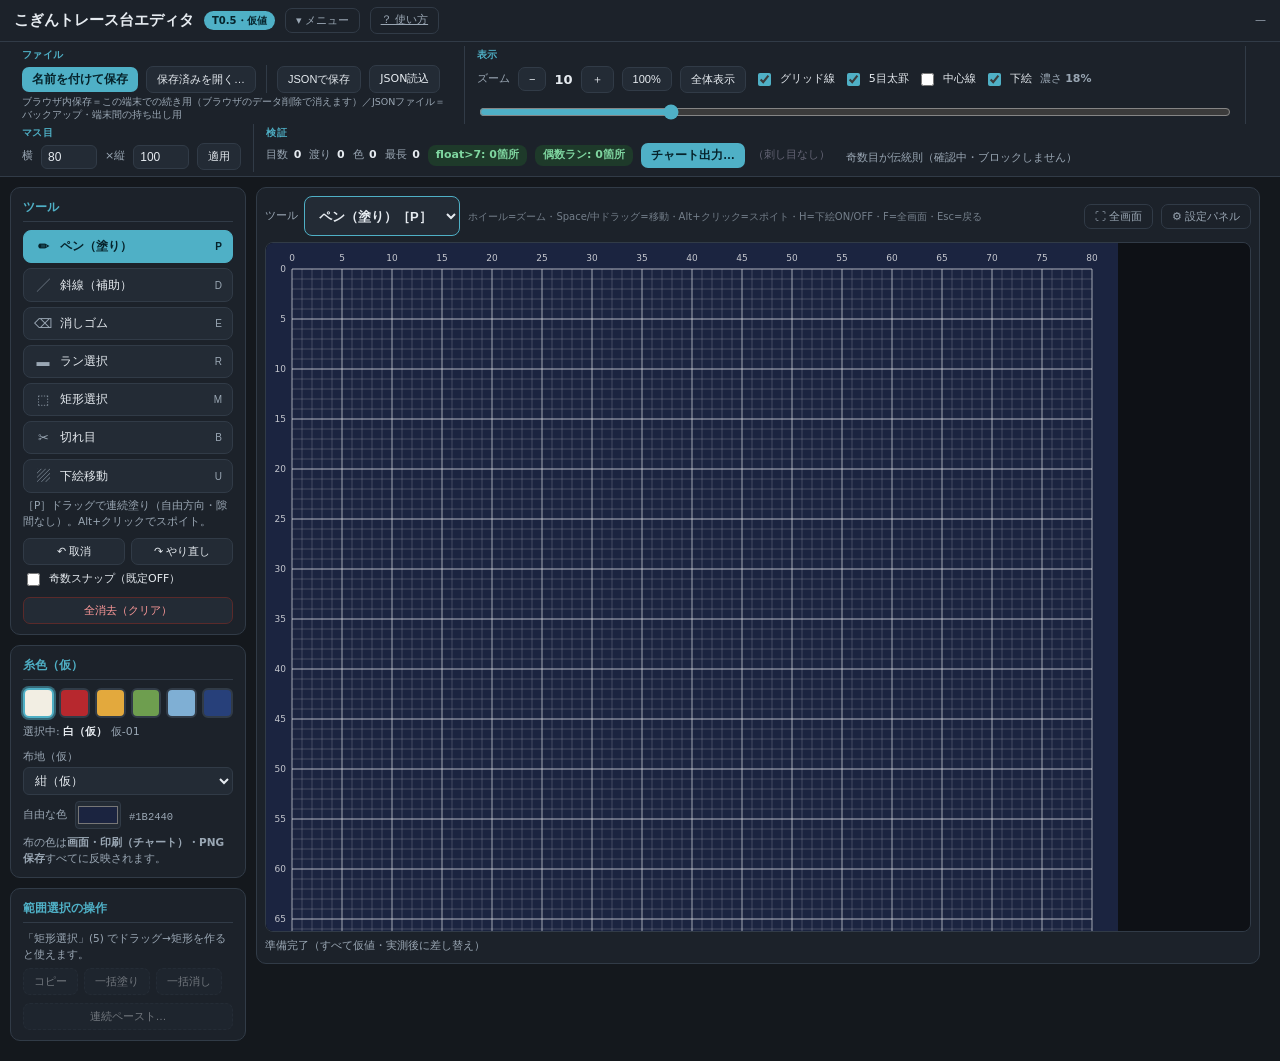
==== commit a9d4eb18: "feat(editor): チャート画面も記号ゼロを保証＋地布の色を8プリセット+自由色で全経路反映（#24/#25・R9） 伎海FB続き2点。 #24 チャート出力の画面表示: 調査の結果 R8時点" ====
--- a/editor.html
+++ b/editor.html
@@ -4,7 +4,9 @@
 <meta charset="UTF-8">
 <meta name="viewport" content="width=device-width, initial-scale=1.0">
 <title>こぎんトレース台エディタ（T0.5・仮）</title>
-<link rel="stylesheet" href="css/editor.css">
+<!-- ?v= はキャッシュバスター。GitHub Pages はJS/CSSをブラウザにキャッシュさせるため、
+     更新を出したのに古いままの画面が出る事故（2026-08-06 R7）を防ぐ。改修のたびに上げる。 -->
+<link rel="stylesheet" href="css/editor.css?v=r9">
 </head>
 <body>
 
@@ -108,6 +110,12 @@
       <div class="active-color" id="active-color">—</div>
       <label class="block lbl">布地（仮）</label>
       <select id="fabric-select"></select>
+      <div class="row fabric-row">
+        <label for="fabric-color">自由な色</label>
+        <input type="color" id="fabric-color" value="#1B2440" title="布の色を自由に選ぶ（選ぶと「自由な色」になります）">
+        <span class="hint" id="fabric-hex">#1B2440</span>
+      </div>
+      <p class="hint">布の色は<b>画面・印刷（チャート）・PNG保存</b>すべてに反映されます。</p>
     </section>
 
     <section class="panel">
@@ -243,14 +251,14 @@
   </div>
 </div>
 
-<script src="js/image-loader.js"></script>
-<script src="js/sample.js"></script>
-<script src="js/trace-config.js"></script>
-<script src="js/trace-state.js"></script>
-<script src="js/trace-library.js"></script>
-<script src="js/trace-validate.js"></script>
-<script src="js/trace-render.js"></script>
-<script src="js/trace-chart.js"></script>
-<script src="js/trace-app.js"></script>
+<script src="js/image-loader.js?v=r9"></script>
+<script src="js/sample.js?v=r9"></script>
+<script src="js/trace-config.js?v=r9"></script>
+<script src="js/trace-state.js?v=r9"></script>
+<script src="js/trace-library.js?v=r9"></script>
+<script src="js/trace-validate.js?v=r9"></script>
+<script src="js/trace-render.js?v=r9"></script>
+<script src="js/trace-chart.js?v=r9"></script>
+<script src="js/trace-app.js?v=r9"></script>
 </body>
 </html>
--- a/css/editor.css
+++ b/css/editor.css
@@ -226,14 +226,43 @@
 .tco-bar { display: flex; gap: 8px; justify-content: center; margin-bottom: 12px; }
 .tco-sheet { background: #fff; margin: 0 auto; max-width: 1000px; padding: 12px; border-radius: 6px; }
 .tco-sheet svg { width: 100%; height: auto; display: block; }
+/* 地布の自由色ピッカー（R9） */
+.fabric-row { align-items: center; gap: 8px; }
+.fabric-row input[type="color"] { width: 46px; height: 28px; padding: 0; border: 1px solid var(--line); background: var(--panel-2); border-radius: 4px; cursor: pointer; }
+#fabric-hex { font-family: ui-monospace, Consolas, monospace; }
+
+.tco-mode { color: var(--accent); font-size: 12px; font-weight: 700; align-self: center; }
+.tco-check { display: flex; align-items: center; gap: 6px; color: var(--text); font-size: 12px; padding: 0 6px; }
+.tco-check input { width: 16px; height: 16px; }
+.tco-tip { max-width: 1000px; margin: 8px auto 0; color: var(--text-dim); font-size: 11px; text-align: center; }
 
 .hidden { display: none; }
 
 @media print {
   .ed-header, .ribbon, .ws { display: none !important; }
+  /* 紙は白。画面用のダーク背景を刷らない（背景グラフィックONのプリンタで黒帯になるのを防ぐ） */
+  html, body { background: #fff !important; color: #111 !important; height: auto !important; }
   #trace-chart-overlay { position: static; background: #fff; padding: 0; display: block !important; }
-  .tco-bar { display: none !important; }
+  .tco-bar, .tco-tip { display: none !important; }
   .tco-sheet { box-shadow: none; max-width: 100%; padding: 0; }
   .tco-sheet svg { width: auto; height: auto; max-width: 100%; max-height: 265mm; }
+
+  /* 糸色をそのまま刷る（economy だと色を落とすブラウザ/ドライバがあるため exact を明示） */
+  #trace-chart-overlay, .tco-sheet, .tco-sheet svg, .tco-sheet svg * {
+    -webkit-print-color-adjust: exact !important;
+    color-adjust: exact !important;
+    print-color-adjust: exact !important;
+  }
+
+  /* 方眼の階層を紙向けに微調整（毎目はより薄く・5目/10目はより効かせる）。
+     CSSルールは SVG の presentation attribute を上書きできる（attr＝画面/PNGの既定値）。
+     ★ 地布が濃い時（svg.chart-dark）は明るい線側を強める＝薄グレーが沈むのを防ぐ（R9）。 */
+  .tco-sheet svg.chart-light line.cg-thin { stroke: #cfcfcf; stroke-width: 0.35; }
+  .tco-sheet svg.chart-light line.cg-5    { stroke: #6f6f6f; stroke-width: 1; }
+  .tco-sheet svg.chart-light line.cg-10   { stroke: #141414; stroke-width: 1.8; }
+  .tco-sheet svg.chart-dark  line.cg-thin { stroke: rgba(255,255,255,0.34); stroke-width: 0.4; }
+  .tco-sheet svg.chart-dark  line.cg-5    { stroke: rgba(255,255,255,0.70); stroke-width: 1.1; }
+  .tco-sheet svg.chart-dark  line.cg-10   { stroke: #ffffff; stroke-width: 1.9; }
+
   @page { size: A4 portrait; margin: 10mm; }
 }
